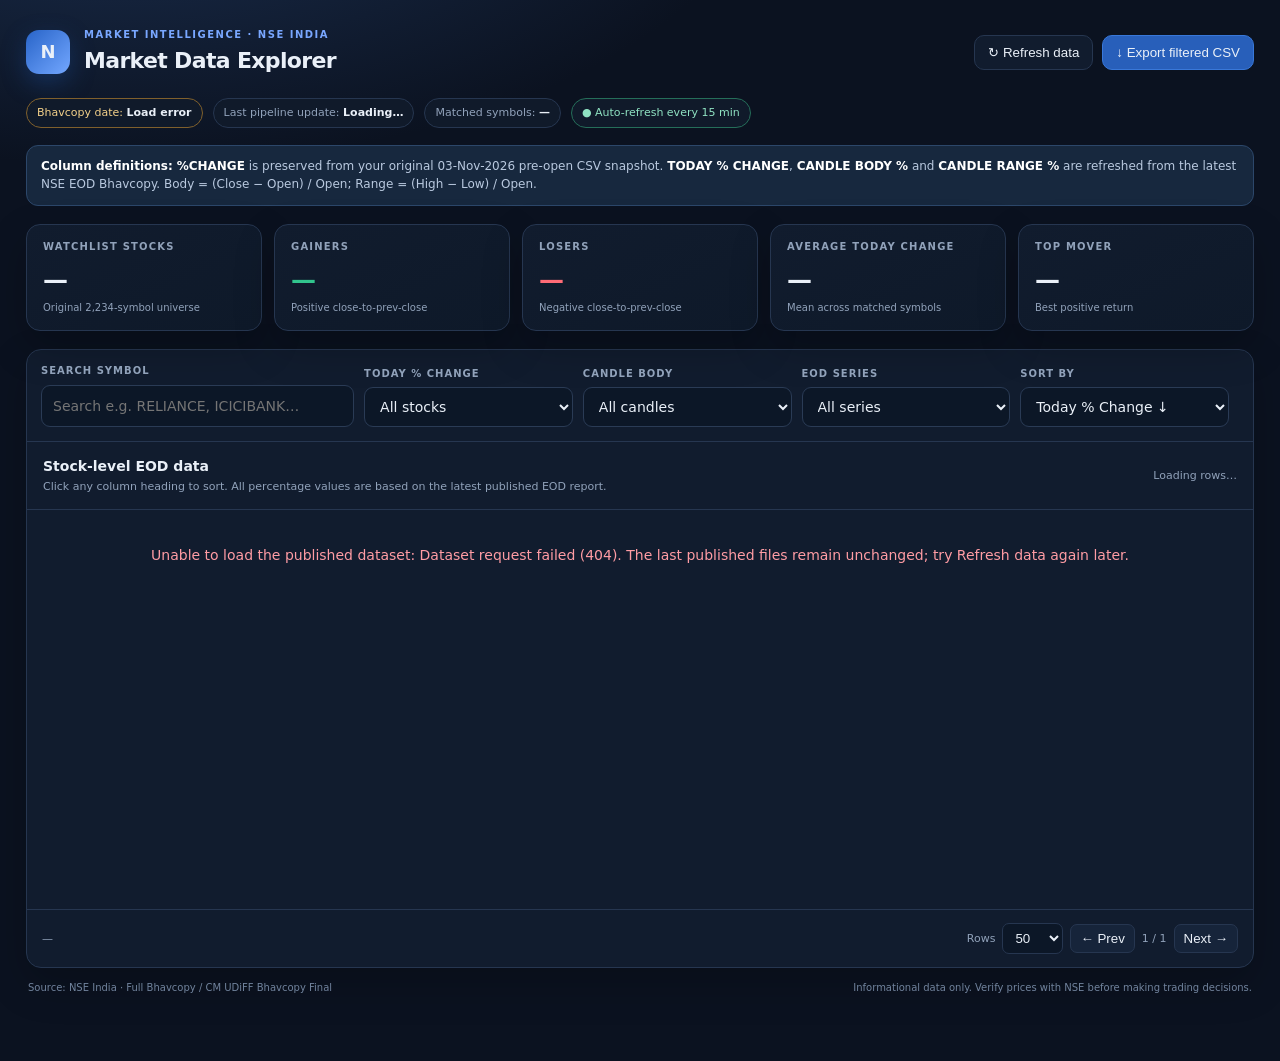
==== market-data/index.html @ cfdd0543 "Add NSE market data explorer page" ====
<!doctype html>
<html lang="en">
<head>
  <meta charset="utf-8">
  <meta name="viewport" content="width=device-width, initial-scale=1">
  <meta name="theme-color" content="#0b1220">
  <title>NSE Market Data Explorer</title>
  <style>
    :root{color-scheme:dark;--bg:#0b1220;--panel:#111c2e;--panel2:#15233a;--line:#263650;--muted:#91a2ba;--text:#eaf0f8;--accent:#79a7ff;--green:#31c48d;--red:#ff6b76;--amber:#e9b85c;--shadow:0 16px 40px rgba(0,0,0,.22)}
    *{box-sizing:border-box}body{margin:0;background:radial-gradient(1000px 500px at 10% -15%,#1c3153 0%,transparent 65%),var(--bg);color:var(--text);font:14px/1.45 Inter,ui-sans-serif,system-ui,-apple-system,BlinkMacSystemFont,"Segoe UI",sans-serif}
    .wrap{max-width:1600px;margin:auto;padding:28px 26px 52px}.topbar{display:flex;align-items:center;justify-content:space-between;gap:18px;margin-bottom:22px}.brand{display:flex;align-items:center;gap:14px}.mark{height:44px;width:44px;border-radius:13px;background:linear-gradient(135deg,#2864c8,#73a7ff);display:grid;place-items:center;font-weight:900;font-size:18px;box-shadow:0 9px 24px #1b4b9470}.eyebrow{color:var(--accent);text-transform:uppercase;letter-spacing:.15em;font-size:10px;font-weight:800}.brand h1{font-size:22px;letter-spacing:-.03em;margin:2px 0 0}.actions{display:flex;gap:9px;align-items:center;flex-wrap:wrap}.btn{border:1px solid var(--line);border-radius:10px;background:var(--panel);color:var(--text);padding:9px 13px;font:600 12px inherit;cursor:pointer}.btn.primary{background:#285fba;border-color:#3978d9}.btn:hover{filter:brightness(1.12)}.meta{display:flex;gap:10px;flex-wrap:wrap;margin-bottom:17px}.pill{border:1px solid var(--line);border-radius:100px;padding:6px 10px;color:var(--muted);font-size:11px;background:#101a2a}.pill strong{color:var(--text);font-weight:700}.pill.good{border-color:#256e59;color:#8fe2c2}.pill.warn{border-color:#80602c;color:#f4d18a}
    .notice{background:#17283e;border:1px solid #2c476a;border-radius:12px;padding:12px 14px;color:#b9c9df;margin-bottom:18px;font-size:12px}.notice strong{color:#fff}.kpis{display:grid;grid-template-columns:repeat(5,minmax(0,1fr));gap:12px;margin-bottom:18px}.kpi{background:linear-gradient(155deg,var(--panel),#0e1929);border:1px solid var(--line);border-radius:14px;padding:15px 16px;box-shadow:var(--shadow);min-width:0}.kpi .label{font-size:10px;text-transform:uppercase;letter-spacing:.12em;color:var(--muted);font-weight:800}.kpi .value{font-size:25px;letter-spacing:-.04em;font-weight:750;margin-top:7px;white-space:nowrap;overflow:hidden;text-overflow:ellipsis}.kpi .sub{color:var(--muted);font-size:10px;margin-top:3px}.positive{color:var(--green)!important}.negative{color:var(--red)!important}.neutral{color:var(--muted)!important}
    .panel{background:var(--panel);border:1px solid var(--line);border-radius:15px;box-shadow:var(--shadow);overflow:hidden}.controls{display:grid;grid-template-columns:minmax(220px,1.5fr) repeat(4,minmax(145px,1fr)) auto;gap:10px;padding:14px;border-bottom:1px solid var(--line);align-items:end}.field label{display:block;color:var(--muted);font-size:10px;text-transform:uppercase;letter-spacing:.1em;font-weight:800;margin:0 0 6px}.field input,.field select{width:100%;min-width:0;background:#0c1727;border:1px solid #2a3b55;color:var(--text);border-radius:9px;padding:10px 11px;font:inherit;outline:none}.field input:focus,.field select:focus{border-color:var(--accent);box-shadow:0 0 0 3px #5b8fe522}.table-head{display:flex;align-items:center;justify-content:space-between;gap:12px;padding:14px 16px}.table-head h2{font-size:14px;margin:0}.table-head p{margin:3px 0 0;color:var(--muted);font-size:11px}.count{font-size:11px;color:var(--muted)}.table-wrap{overflow:auto;max-height:calc(100vh - 360px);min-height:400px;border-top:1px solid var(--line)}table{width:100%;border-collapse:separate;border-spacing:0;white-space:nowrap;font-variant-numeric:tabular-nums}thead th{position:sticky;top:0;z-index:2;background:#17243a;color:#b9c8dc;text-align:right;padding:11px 12px;font-size:10px;text-transform:uppercase;letter-spacing:.07em;border-bottom:1px solid #354967;cursor:pointer;user-select:none}thead th:first-child,tbody td:first-child{text-align:left;position:sticky;left:0;z-index:1}thead th:first-child{z-index:3;background:#17243a}tbody td{padding:10px 12px;border-bottom:1px solid #1e2c42;text-align:right;color:#d8e2f0;font-size:12px}tbody tr:hover td{background:#1a2a42}tbody td:first-child{background:#111c2e;font-weight:750;color:#fff}tbody tr:hover td:first-child{background:#1a2a42}.ticker{display:flex;align-items:center;gap:8px}.mini{font-size:9px;color:#9aacc4;border:1px solid #35445b;border-radius:5px;padding:1px 5px}.sort{color:#6f8db6;margin-left:4px}.pagination{display:flex;align-items:center;justify-content:space-between;gap:12px;padding:13px 15px;border-top:1px solid var(--line);color:var(--muted);font-size:11px}.pages{display:flex;align-items:center;gap:7px}.pages select{background:#0c1727;color:var(--text);border:1px solid var(--line);padding:6px 8px;border-radius:7px}.smallbtn{background:#16243a;border:1px solid var(--line);border-radius:7px;padding:6px 9px;color:var(--text);cursor:pointer}.smallbtn:disabled{opacity:.35;cursor:not-allowed}.footer{display:flex;justify-content:space-between;gap:20px;color:#71839d;font-size:10px;margin:13px 2px}.loading,.error{padding:35px;text-align:center;color:var(--muted)}.error{color:#ff9ca4}.hide{display:none!important}
    @media(max-width:1100px){.kpis{grid-template-columns:repeat(3,1fr)}.controls{grid-template-columns:repeat(3,minmax(0,1fr))}.search-field{grid-column:span 2}}
    @media(max-width:680px){.wrap{padding:18px 12px 35px}.topbar{align-items:flex-start;flex-direction:column}.brand h1{font-size:19px}.actions{width:100%}.kpis{grid-template-columns:repeat(2,minmax(0,1fr));gap:8px}.kpi{padding:12px}.kpi .value{font-size:21px}.controls{grid-template-columns:1fr 1fr}.search-field{grid-column:span 2}.field.last{grid-column:span 2}.table-wrap{max-height:65vh;min-height:360px}.footer{flex-direction:column}.table-head{align-items:flex-start;flex-direction:column}}
  </style>
</head>
<body>
  <main class="wrap">
    <header class="topbar">
      <div class="brand"><div class="mark">N</div><div><div class="eyebrow">Market intelligence · NSE India</div><h1>Market Data Explorer</h1></div></div>
      <div class="actions"><button class="btn" id="refreshBtn">↻ Refresh data</button><button class="btn primary" id="exportBtn">↓ Export filtered CSV</button></div>
    </header>

    <div class="meta">
      <span class="pill" id="asOfPill">Bhavcopy date: <strong>Loading…</strong></span>
      <span class="pill" id="updatedPill">Last pipeline update: <strong>Loading…</strong></span>
      <span class="pill" id="coveragePill">Matched symbols: <strong>—</strong></span>
      <span class="pill good" id="autoPill">● Auto-refresh every 15 min</span>
    </div>

    <div class="notice"><strong>Column definitions:</strong> <strong>%CHANGE</strong> is preserved from your original 03-Nov-2026 pre-open CSV snapshot. <strong>TODAY % CHANGE</strong>, <strong>CANDLE BODY %</strong> and <strong>CANDLE RANGE %</strong> are refreshed from the latest NSE EOD Bhavcopy. Body = (Close − Open) / Open; Range = (High − Low) / Open.</div>

    <section class="kpis">
      <div class="kpi"><div class="label">Watchlist stocks</div><div class="value" id="kTotal">—</div><div class="sub">Original 2,234-symbol universe</div></div>
      <div class="kpi"><div class="label">Gainers</div><div class="value positive" id="kGainers">—</div><div class="sub">Positive close-to-prev-close</div></div>
      <div class="kpi"><div class="label">Losers</div><div class="value negative" id="kLosers">—</div><div class="sub">Negative close-to-prev-close</div></div>
      <div class="kpi"><div class="label">Average today change</div><div class="value" id="kAverage">—</div><div class="sub">Mean across matched symbols</div></div>
      <div class="kpi"><div class="label">Top mover</div><div class="value" id="kTop">—</div><div class="sub" id="kTopSub">Best positive return</div></div>
    </section>

    <section class="panel">
      <div class="controls">
        <div class="field search-field"><label for="search">Search symbol</label><input id="search" type="search" placeholder="Search e.g. RELIANCE, ICICIBANK…" autocomplete="off"></div>
        <div class="field"><label for="moveFilter">Today % Change</label><select id="moveFilter"><option value="all">All stocks</option><option value="gainers">Gainers only</option><option value="losers">Losers only</option><option value="above2">Above +2%</option><option value="below2">Below −2%</option></select></div>
        <div class="field"><label for="candleFilter">Candle body</label><select id="candleFilter"><option value="all">All candles</option><option value="bull">Bullish body</option><option value="bear">Bearish body</option><option value="doji">Near doji (±0.1%)</option></select></div>
        <div class="field"><label for="seriesFilter">EOD series</label><select id="seriesFilter"><option value="all">All series</option></select></div>
        <div class="field"><label for="sortSelect">Sort by</label><select id="sortSelect"><option value="TODAY % CHANGE|desc">Today % Change ↓</option><option value="TODAY % CHANGE|asc">Today % Change ↑</option><option value="TODAY CANDLE BODY %|desc">Candle Body ↓</option><option value="TODAY CANDLE RANGE %|desc">Candle Range ↓</option><option value="SYMBOL|asc">Symbol A–Z</option><option value="EOD CLOSE|desc">EOD Close ↓</option><option value="%CHANGE|desc">Original %CHANGE ↓</option></select></div>
      </div>
      <div class="table-head"><div><h2>Stock-level EOD data</h2><p>Click any column heading to sort. All percentage values are based on the latest published EOD report.</p></div><div class="count" id="resultCount">Loading rows…</div></div>
      <div class="table-wrap" id="tableWrap"><div class="loading" id="loading">Loading the latest published NSE dataset…</div><table id="stockTable" class="hide"><thead><tr id="tableHeader"></tr></thead><tbody id="tableBody"></tbody></table></div>
      <div class="pagination"><div id="pageInfo">—</div><div class="pages"><label for="pageSize">Rows</label><select id="pageSize"><option>25</option><option selected>50</option><option>100</option><option>250</option></select><button class="smallbtn" id="prevPage">← Prev</button><span id="pageNumber">1 / 1</span><button class="smallbtn" id="nextPage">Next →</button></div></div>
    </section>
    <div class="footer"><span>Source: NSE India · Full Bhavcopy / CM UDiFF Bhavcopy Final</span><span>Informational data only. Verify prices with NSE before making trading decisions.</span></div>
  </main>
<script>
(() => {
  const $ = id => document.getElementById(id);
  const DISPLAY_COLUMNS = [
    {key:'SYMBOL',label:'Symbol',type:'text'},
    {key:'%CHANGE',label:'%CHANGE',type:'pct',hint:'Original pre-open snapshot'},
    {key:'TODAY % CHANGE',label:'Today % Change',type:'pct'},
    {key:'TODAY CANDLE BODY %',label:'Candle Body %',type:'pct'},
    {key:'TODAY CANDLE RANGE %',label:'Candle Range %',type:'pct'},
    {key:'EOD PREV CLOSE',label:'Prev Close',type:'num'},
    {key:'EOD OPEN',label:'Open',type:'num'},
    {key:'EOD HIGH',label:'High',type:'num'},
    {key:'EOD LOW',label:'Low',type:'num'},
    {key:'EOD CLOSE',label:'Close',type:'num'},
    {key:'EOD SERIES',label:'Series',type:'text'}
  ];
  let rows=[], headers=[], filtered=[], page=1, sortKey='TODAY % CHANGE', sortDir='desc', pageSize=50, status={};

  function parseCSV(text){
    const out=[];let row=[],field='',quoted=false;
    for(let i=0;i<text.length;i++){
      const c=text[i],n=text[i+1];
      if(quoted){if(c==='"'&&n==='"'){field+='"';i++;}else if(c==='"'){quoted=false;}else field+=c;}
      else if(c==='"')quoted=true;
      else if(c===','){row.push(field);field='';}
      else if(c==='\n'){row.push(field.replace(/\r$/,''));if(row.some(v=>v!==''))out.push(row);row=[];field='';}
      else field+=c;
    }
    if(field.length||row.length){row.push(field.replace(/\r$/,''));out.push(row);}
    const keys=(out.shift()||[]).map(v=>v.trim());
    return out.map(values=>Object.fromEntries(keys.map((k,i)=>[k,(values[i]||'').trim()])));
  }
  function n(v){if(v===null||v===undefined||v==='')return null;const x=Number(String(v).replace(/,/g,'').replace(/%/g,'').trim());return Number.isFinite(x)?x:null;}
  function pct(v){const x=n(v);return x===null?'—':`${x>0?'+':''}${x.toFixed(2)}%`;}
  function price(v){const x=n(v);return x===null?'—':x.toLocaleString('en-IN',{minimumFractionDigits:2,maximumFractionDigits:2});}
  function cls(v){const x=n(v);return x===null?'neutral':x>0?'positive':x<0?'negative':'neutral';}
  function escapeHTML(s){return String(s??'').replace(/[&<>"']/g,c=>({'&':'&amp;','<':'&lt;','>':'&gt;','"':'&quot;',"'":'&#39;'}[c]));}
  function compare(a,b,key){if(key==='SYMBOL'||key==='EOD SERIES')return String(a[key]||'').localeCompare(String(b[key]||''));const av=n(a[key]),bv=n(b[key]);if(av===null&&bv===null)return 0;if(av===null)return 1;if(bv===null)return -1;return av-bv;}
  function setStatus(text,kind=''){const p=$('asOfPill');p.innerHTML=`Bhavcopy date: <strong>${escapeHTML(text)}</strong>`;p.className='pill '+kind;}

  async function loadData(showLoading=true){
    if(showLoading){$('loading').classList.remove('hide');$('loading').textContent='Loading the latest published NSE dataset…';$('stockTable').classList.add('hide');}
    $('refreshBtn').disabled=true;$('refreshBtn').textContent='↻ Loading…';
    try{
      const stamp=Date.now();
      const [csvRes,statusRes]=await Promise.all([fetch(`./data/latest.csv.gz?v=${stamp}`,{cache:'no-store'}),fetch(`./data/status.json?v=${stamp}`,{cache:'no-store'})]);
      if(!csvRes.ok)throw new Error(`Dataset request failed (${csvRes.status})`);
      if(!('DecompressionStream' in window))throw new Error('This browser does not support gzip decompression. Please open the dashboard in a recent version of Chrome, Edge, Firefox or Safari.');
      const decompressor=new DecompressionStream('gzip');
      const csvStream=csvRes.body.pipeThrough(decompressor);
      const csv=await new Response(csvStream).text();if(statusRes.ok)status=await statusRes.json();
      const newRows=parseCSV(csv);if(!newRows.length)throw new Error('The latest dataset has no stock rows.');
      const valid=newRows.filter(r=>n(r['TODAY % CHANGE'])!==null&&n(r['TODAY CANDLE BODY %'])!==null&&n(r['TODAY CANDLE RANGE %'])!==null);
      if(valid.length===0)throw new Error('The published dataset contains no populated EOD metrics.');
      rows=newRows;headers=Object.keys(rows[0]);
      const d=status.data_as_of_display||rows[0]['EOD DATE']||'Latest available';
      setStatus(d,'good');
      $('updatedPill').innerHTML=`Last pipeline update: <strong>${escapeHTML(status.updated_at_display||'Not supplied')}</strong>`;
      $('coveragePill').innerHTML=`Matched symbols: <strong>${status.matched_symbols??valid.length}/${status.total_watchlist_symbols??rows.length}</strong>`;
      $('kTotal').textContent=rows.length.toLocaleString('en-IN');
      const changes=rows.map(r=>n(r['TODAY % CHANGE'])).filter(x=>x!==null);
      const gainers=changes.filter(x=>x>0),losers=changes.filter(x=>x<0);
      $('kGainers').textContent=gainers.length.toLocaleString('en-IN');$('kLosers').textContent=losers.length.toLocaleString('en-IN');
      const avg=changes.length?changes.reduce((a,b)=>a+b,0)/changes.length:null;$('kAverage').textContent=avg===null?'—':pct(avg);
      $('kAverage').className='value '+cls(avg);
      const sorted=[...rows].filter(r=>n(r['TODAY % CHANGE'])!==null).sort((a,b)=>n(b['TODAY % CHANGE'])-n(a['TODAY % CHANGE']));
      $('kTop').textContent=sorted[0]?.SYMBOL||'—';$('kTopSub').textContent=sorted[0]?pct(sorted[0]['TODAY % CHANGE'])+' today':'No EOD data';
      fillSeries();$('loading').classList.add('hide');$('stockTable').classList.remove('hide');applyFilters();
    }catch(err){$('loading').classList.remove('hide');$('loading').classList.add('error');$('loading').textContent=`Unable to load the published dataset: ${err.message}. The last published files remain unchanged; try Refresh data again later.`;setStatus('Load error','warn');}
    finally{$('refreshBtn').disabled=false;$('refreshBtn').textContent='↻ Refresh data';}
  }
  function fillSeries(){const sel=$('seriesFilter'),old=sel.value;const values=[...new Set(rows.map(r=>r['EOD SERIES']).filter(Boolean))].sort();sel.innerHTML='<option value="all">All series</option>'+values.map(v=>`<option value="${escapeHTML(v)}">${escapeHTML(v)}</option>`).join('');if(values.includes(old))sel.value=old;}
  function applyFilters(){
    const q=$('search').value.trim().toUpperCase(),mf=$('moveFilter').value,cf=$('candleFilter').value,sf=$('seriesFilter').value;
    filtered=rows.filter(r=>{
      if(q&&!String(r.SYMBOL||'').toUpperCase().includes(q))return false;
      const move=n(r['TODAY % CHANGE']),body=n(r['TODAY CANDLE BODY %']);
      if(mf==='gainers'&&!(move>0))return false;if(mf==='losers'&&!(move<0))return false;if(mf==='above2'&&!(move>=2))return false;if(mf==='below2'&&!(move<=-2))return false;
      if(cf==='bull'&&!(body>0))return false;if(cf==='bear'&&!(body<0))return false;if(cf==='doji'&&!(body!==null&&Math.abs(body)<=.1))return false;
      if(sf!=='all'&&r['EOD SERIES']!==sf)return false;return true;
    });
    const selected=$('sortSelect').value.split('|');sortKey=selected[0];sortDir=selected[1];
    filtered.sort((a,b)=>compare(a,b,sortKey)*(sortDir==='asc'?1:-1));
    page=1;renderTable();
  }
  function renderHeader(){
    $('tableHeader').innerHTML=DISPLAY_COLUMNS.map(c=>`<th data-key="${escapeHTML(c.key)}" title="${escapeHTML(c.hint||'Click to sort')}">${escapeHTML(c.label)} <span class="sort">${sortKey===c.key?(sortDir==='asc'?'↑':'↓'):'↕'}</span></th>`).join('');
    $('tableHeader').querySelectorAll('th').forEach(th=>th.addEventListener('click',()=>{const key=th.dataset.key;if(sortKey===key)sortDir=sortDir==='asc'?'desc':'asc';else{sortKey=key;sortDir=(key==='SYMBOL'||key==='EOD SERIES')?'asc':'desc';}$('sortSelect').value=`${sortKey}|${sortDir}`;filtered.sort((a,b)=>compare(a,b,sortKey)*(sortDir==='asc'?1:-1));renderTable();}));
  }
  function renderTable(){
    renderHeader();const pages=Math.max(1,Math.ceil(filtered.length/pageSize));page=Math.min(page,pages);const start=(page-1)*pageSize,chunk=filtered.slice(start,start+pageSize);
    $('tableBody').innerHTML=chunk.map(r=>'<tr>'+DISPLAY_COLUMNS.map(c=>{
      const v=r[c.key];if(c.key==='SYMBOL')return `<td><div class="ticker">${escapeHTML(v)}<span class="mini">${escapeHTML(r['EOD SERIES']||'—')}</span></div></td>`;
      if(c.type==='pct')return `<td class="${cls(v)}">${pct(v)}</td>`;if(c.type==='num')return `<td>${price(v)}</td>`;return `<td>${escapeHTML(v||'—')}</td>`;
    }).join('')+'</tr>').join('');
    $('resultCount').textContent=`${filtered.length.toLocaleString('en-IN')} of ${rows.length.toLocaleString('en-IN')} stocks`;
    $('pageInfo').textContent=filtered.length?`Showing ${start+1}–${Math.min(start+pageSize,filtered.length)} of ${filtered.length}`:'No stocks match these filters';
    $('pageNumber').textContent=`${page} / ${pages}`;$('prevPage').disabled=page<=1;$('nextPage').disabled=page>=pages;
  }
  function exportCSV(){
    if(!filtered.length)return;const cols=headers.length?headers:Object.keys(filtered[0]);
    const q=v=>{const s=String(v??'');return /[",\n\r]/.test(s)?'"'+s.replace(/"/g,'""')+'"':s;};
    const content=[cols.map(q).join(','),...filtered.map(r=>cols.map(c=>q(r[c])).join(','))].join('\r\n');
    const blob=new Blob([content],{type:'text/csv;charset=utf-8;'}),url=URL.createObjectURL(blob),a=document.createElement('a');a.href=url;a.download=`NSE_Market_Data_${(status.data_as_of||'latest').replaceAll('-','')}.csv`;a.click();URL.revokeObjectURL(url);
  }
  ['search','moveFilter','candleFilter','seriesFilter'].forEach(id=>$(id).addEventListener(id==='search'?'input':'change',applyFilters));
  $('sortSelect').addEventListener('change',applyFilters);$('pageSize').addEventListener('change',()=>{pageSize=Number($('pageSize').value);page=1;renderTable();});
  $('prevPage').addEventListener('click',()=>{page=Math.max(1,page-1);renderTable();});$('nextPage').addEventListener('click',()=>{page++;renderTable();});
  $('refreshBtn').addEventListener('click',()=>loadData(true));$('exportBtn').addEventListener('click',exportCSV);
  loadData(true);setInterval(()=>loadData(false),15*60*1000);
})();
</script>
</body>
</html>
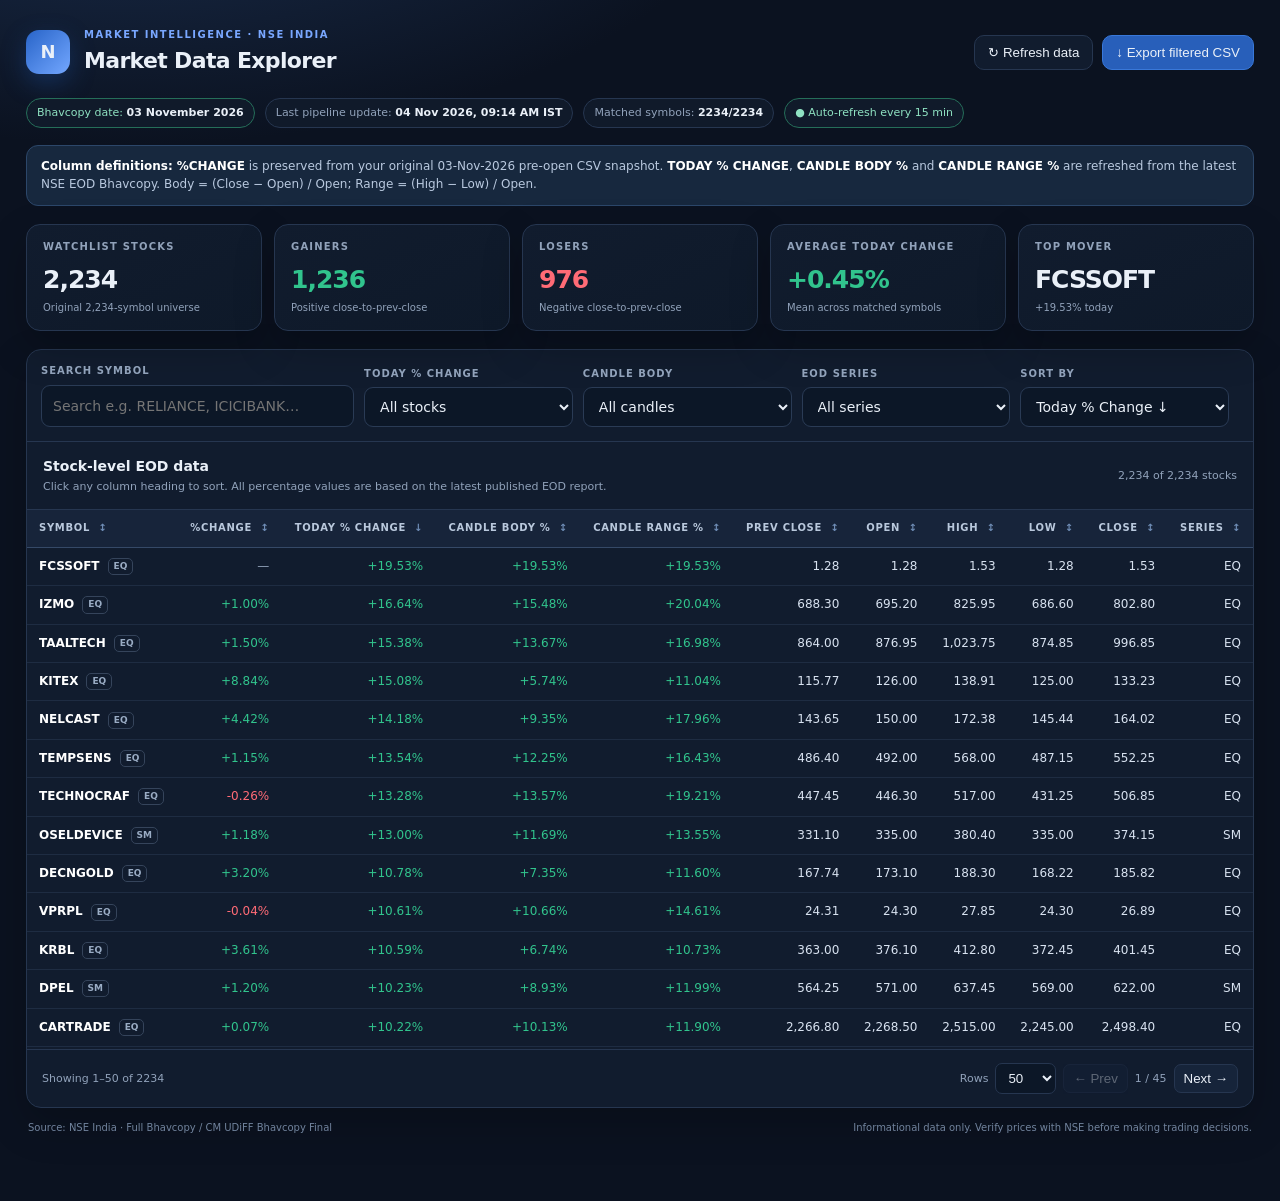
==== commit 5b1ab034: "Load refreshed market data from CSV" ====
--- a/market-data/index.html
+++ b/market-data/index.html
@@ -98,12 +98,9 @@
     $('refreshBtn').disabled=true;$('refreshBtn').textContent='↻ Loading…';
     try{
       const stamp=Date.now();
-      const [csvRes,statusRes]=await Promise.all([fetch(`./data/latest.csv.gz?v=${stamp}`,{cache:'no-store'}),fetch(`./data/status.json?v=${stamp}`,{cache:'no-store'})]);
+      const [csvRes,statusRes]=await Promise.all([fetch(`./data/latest.csv?v=${stamp}`,{cache:'no-store'}),fetch(`./data/status.json?v=${stamp}`,{cache:'no-store'})]);
       if(!csvRes.ok)throw new Error(`Dataset request failed (${csvRes.status})`);
-      if(!('DecompressionStream' in window))throw new Error('This browser does not support gzip decompression. Please open the dashboard in a recent version of Chrome, Edge, Firefox or Safari.');
-      const decompressor=new DecompressionStream('gzip');
-      const csvStream=csvRes.body.pipeThrough(decompressor);
-      const csv=await new Response(csvStream).text();if(statusRes.ok)status=await statusRes.json();
+      const csv=await csvRes.text();if(statusRes.ok)status=await statusRes.json();
       const newRows=parseCSV(csv);if(!newRows.length)throw new Error('The latest dataset has no stock rows.');
       const valid=newRows.filter(r=>n(r['TODAY % CHANGE'])!==null&&n(r['TODAY CANDLE BODY %'])!==null&&n(r['TODAY CANDLE RANGE %'])!==null);
       if(valid.length===0)throw new Error('The published dataset contains no populated EOD metrics.');
